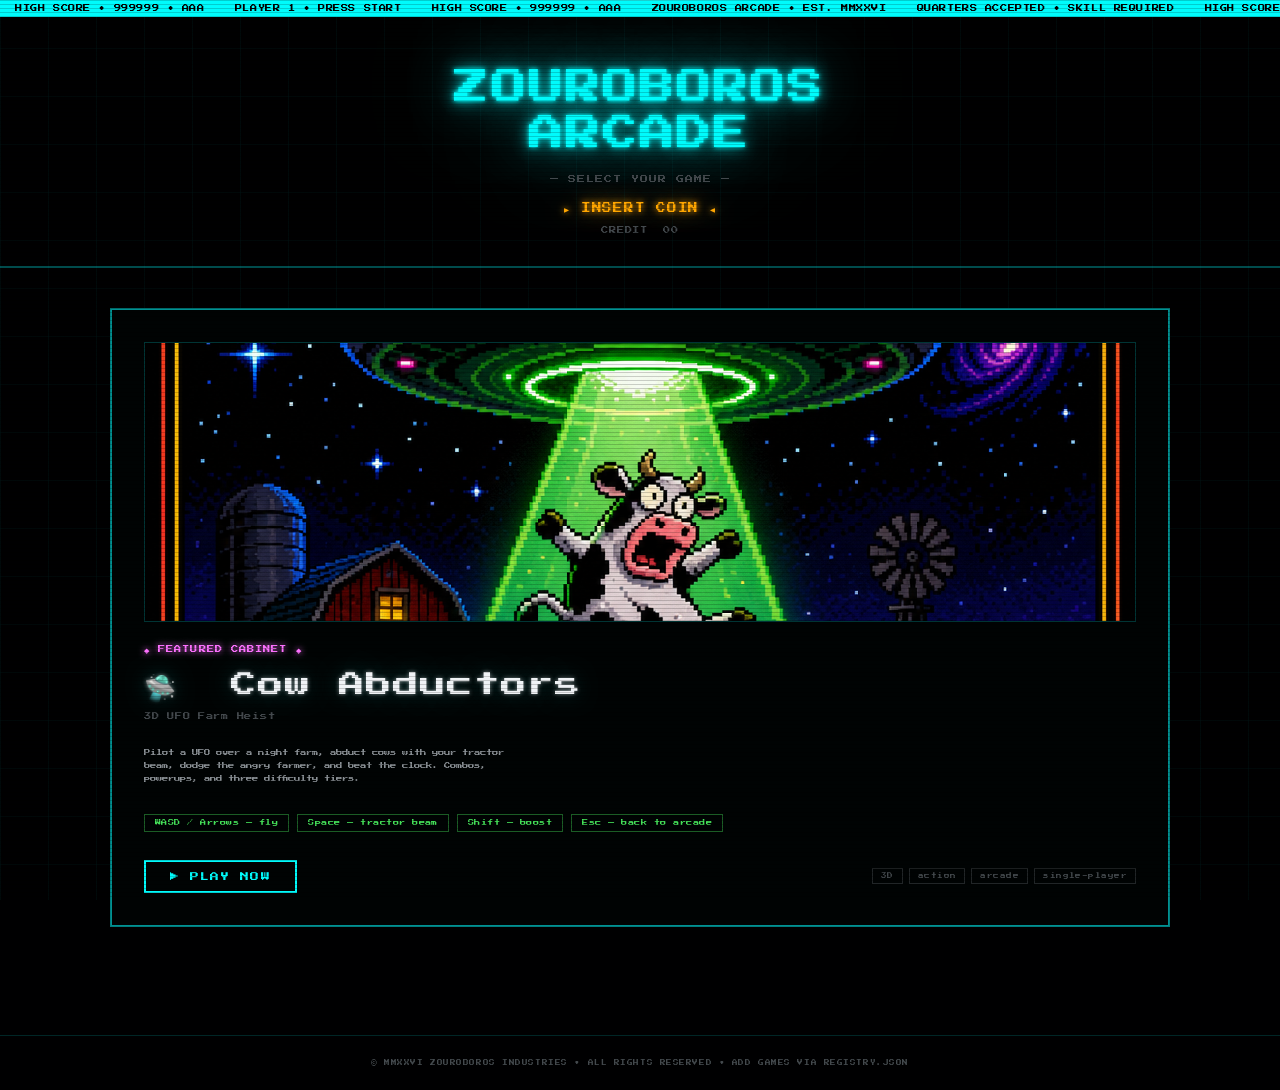
==== index.html @ daea35f5 "feat: arcade games hub with 1980s CRT aesthetic - Registry-driven catalog (registry.json) - Cow Abdu" ====
<!DOCTYPE html>
<html lang="en">
<head>
<meta charset="UTF-8">
<meta name="viewport" content="width=device-width, initial-scale=1.0">
<title>ZOUROBOROS ARCADE</title>
<link rel="preconnect" href="https://fonts.googleapis.com">
<link href="https://fonts.googleapis.com/css2?family=Press+Start+2P&display=swap" rel="stylesheet">

<style>
@property --glow-radius {
  syntax: '<length>';
  inherits: false;
  initial-value: 8px;
}

*, *::before, *::after { box-sizing: border-box; margin: 0; padding: 0; }

:root {
  --black:   oklch(5% 0.008 240);
  --cyan:    oklch(88% 0.18 195);
  --magenta: oklch(78% 0.26 320);
  --amber:   oklch(82% 0.20 68);
  --green:   oklch(80% 0.22 145);
  --white:   oklch(96% 0.005 240);
  --dim:     oklch(40% 0.01 240);
  --pixel:   'Press Start 2P', monospace;
}

html { scroll-behavior: smooth; }

body {
  font-family: var(--pixel);
  background: var(--black);
  color: var(--white);
  min-height: 100vh;
  overflow-x: hidden;
  position: relative;
}

/* ── CRT grid background ──────────────────── */
body::before {
  content: '';
  position: fixed;
  inset: 0;
  background-image:
    linear-gradient(oklch(50% 0.15 195 / 0.08) 1px, transparent 1px),
    linear-gradient(90deg, oklch(50% 0.15 195 / 0.08) 1px, transparent 1px);
  background-size: 48px 48px;
  pointer-events: none;
  z-index: 0;
}

/* ── Scanlines ────────────────────────────── */
body::after {
  content: '';
  position: fixed;
  inset: 0;
  background: repeating-linear-gradient(
    0deg,
    transparent,
    transparent 3px,
    oklch(0% 0 0 / 0.18) 3px,
    oklch(0% 0 0 / 0.18) 4px
  );
  pointer-events: none;
  z-index: 1000;
}

/* ── Moving CRT beam ──────────────────────── */
.crt-beam {
  position: fixed;
  top: -2px;
  left: 0;
  right: 0;
  height: 3px;
  background: linear-gradient(90deg,
    transparent 0%,
    var(--cyan) 40%,
    oklch(100% 0 0 / 0.9) 50%,
    var(--cyan) 60%,
    transparent 100%
  );
  opacity: 0.15;
  animation: crt-scan 6s linear infinite;
  pointer-events: none;
  z-index: 999;
}

@keyframes crt-scan {
  0%   { transform: translateY(0); }
  100% { transform: translateY(100vh); }
}

/* ── Header / marquee top ─────────────────── */
.marquee-bar {
  position: relative;
  z-index: 10;
  background: var(--cyan);
  color: var(--black);
  font-size: 0.45rem;
  padding: 5px 0;
  overflow: hidden;
  white-space: nowrap;
  letter-spacing: 0.08em;
}

.marquee-inner {
  display: inline-block;
  animation: marquee 22s linear infinite;
}

@keyframes marquee {
  0%   { transform: translateX(0); }
  100% { transform: translateX(-50%); }
}

/* ── Main header ──────────────────────────── */
header {
  position: relative;
  z-index: 10;
  text-align: center;
  padding: 48px 16px 32px;
  border-bottom: 2px solid oklch(88% 0.18 195 / 0.3);
}

.arcade-title {
  font-size: clamp(1.4rem, 4vw, 2.2rem);
  color: var(--cyan);
  text-shadow:
    0 0 4px var(--cyan),
    0 0 14px oklch(88% 0.18 195 / 0.8),
    0 0 40px oklch(75% 0.22 195 / 0.5),
    0 0 80px oklch(70% 0.22 195 / 0.25);
  letter-spacing: 0.06em;
  line-height: 1.3;
  animation: flicker 8s ease-in-out infinite;
}

@keyframes flicker {
  0%, 95%, 100% { opacity: 1; }
  96%            { opacity: 0.85; }
  97%            { opacity: 1; }
  98%            { opacity: 0.7; }
  99%            { opacity: 1; }
}

.subtitle {
  margin-top: 18px;
  font-size: 0.5rem;
  color: var(--dim);
  letter-spacing: 0.12em;
}

.insert-coin {
  margin-top: 20px;
  font-size: 0.6rem;
  color: var(--amber);
  text-shadow: 0 0 6px var(--amber), 0 0 20px oklch(82% 0.20 68 / 0.5);
  letter-spacing: 0.08em;
  animation: blink 1s step-end infinite;
}

@keyframes blink {
  0%, 49% { opacity: 1; }
  50%, 100% { opacity: 0; }
}

.credit-row {
  margin-top: 12px;
  font-size: 0.45rem;
  color: var(--dim);
  letter-spacing: 0.1em;
}

/* ── Cabinet selector ─────────────────────── */
main {
  position: relative;
  z-index: 10;
  max-width: 1100px;
  margin: 0 auto;
  padding: 40px 20px 60px;
}

.section-label {
  font-size: 0.45rem;
  color: var(--green);
  text-shadow: 0 0 6px var(--green);
  letter-spacing: 0.15em;
  margin-bottom: 24px;
  padding-left: 4px;
}

/* ── Thumbnail ────────────────────────────── */
.cabinet-thumb {
  width: 100%;
  max-height: 280px;
  object-fit: cover;
  display: block;
  margin-bottom: 24px;
  border: 1px solid oklch(88% 0.18 195 / 0.2);
  image-rendering: pixelated;
}

/* ── Featured cabinet (hero slot) ────────── */
.featured-cabinet {
  position: relative;
  margin-bottom: 48px;
  cursor: pointer;
  text-decoration: none;
  display: block;
  border: 2px solid oklch(88% 0.18 195 / 0.5);
  background: oklch(8% 0.02 195);
  padding: 32px;
  transition: border-color 0.15s, box-shadow 0.15s;
  --glow-radius: 8px;
}

.featured-cabinet::before {
  content: '';
  position: absolute;
  inset: -1px;
  border: 1px solid oklch(88% 0.18 195 / 0.15);
  pointer-events: none;
}

.featured-cabinet:hover {
  border-color: var(--cyan);
  box-shadow:
    0 0 20px oklch(88% 0.18 195 / 0.35),
    inset 0 0 20px oklch(88% 0.18 195 / 0.07);
}

.featured-cabinet:hover .play-label {
  color: var(--black);
  background: var(--cyan);
  box-shadow: 0 0 16px var(--cyan);
}

.cabinet-eyebrow {
  font-size: 0.45rem;
  color: var(--magenta);
  text-shadow: 0 0 6px var(--magenta);
  letter-spacing: 0.15em;
  margin-bottom: 16px;
}

.cabinet-name {
  font-size: clamp(1rem, 3vw, 1.6rem);
  color: var(--white);
  letter-spacing: 0.04em;
  margin-bottom: 8px;
  text-shadow:
    0 0 4px oklch(96% 0.005 240 / 0.5),
    0 0 20px oklch(88% 0.18 195 / 0.2);
}

.cabinet-tagline {
  font-size: 0.45rem;
  color: var(--dim);
  letter-spacing: 0.1em;
  margin-bottom: 24px;
  line-height: 1.8;
}

.cabinet-desc {
  font-size: 0.4rem;
  color: oklch(65% 0.01 240);
  line-height: 2;
  max-width: 60ch;
  margin-bottom: 28px;
}

.controls-block {
  display: flex;
  flex-wrap: wrap;
  gap: 8px;
  margin-bottom: 28px;
}

.ctrl-pill {
  font-size: 0.38rem;
  padding: 5px 10px;
  color: var(--green);
  border: 1px solid oklch(80% 0.22 145 / 0.4);
  letter-spacing: 0.08em;
}

.cabinet-footer {
  display: flex;
  align-items: center;
  justify-content: space-between;
  gap: 16px;
  flex-wrap: wrap;
}

.play-label {
  font-size: 0.55rem;
  padding: 10px 24px;
  color: var(--cyan);
  border: 2px solid var(--cyan);
  letter-spacing: 0.12em;
  transition: all 0.12s;
  display: inline-block;
}

.tags-row {
  display: flex;
  flex-wrap: wrap;
  gap: 6px;
}

.tag {
  font-size: 0.35rem;
  padding: 4px 8px;
  color: var(--dim);
  border: 1px solid oklch(40% 0.01 240 / 0.5);
  letter-spacing: 0.08em;
}

/* ── Coming-soon row ──────────────────────── */
.coming-soon-row {
  display: flex;
  flex-direction: column;
  gap: 12px;
}

.coming-item {
  display: flex;
  align-items: center;
  gap: 16px;
  padding: 14px 20px;
  border: 1px solid oklch(40% 0.01 240 / 0.3);
  opacity: 0.5;
}

.coming-icon { font-size: 1.2rem; }

.coming-title {
  font-size: 0.45rem;
  color: var(--dim);
  letter-spacing: 0.08em;
}

.coming-badge {
  font-size: 0.35rem;
  padding: 3px 8px;
  border: 1px solid oklch(40% 0.01 240 / 0.4);
  color: oklch(35% 0.01 240);
  letter-spacing: 0.1em;
  margin-left: auto;
}

/* ── Empty state ──────────────────────────── */
.empty-state {
  text-align: center;
  padding: 80px 24px;
  color: var(--dim);
  font-size: 0.5rem;
  line-height: 2;
}

/* ── Footer ───────────────────────────────── */
footer {
  position: relative;
  z-index: 10;
  text-align: center;
  padding: 24px;
  border-top: 1px solid oklch(88% 0.18 195 / 0.15);
  font-size: 0.35rem;
  color: var(--dim);
  letter-spacing: 0.1em;
}

/* ── Reduced motion ───────────────────────── */
@media (prefers-reduced-motion: reduce) {
  .crt-beam, .marquee-inner { animation: none; }
  .arcade-title { animation: none; }
  .insert-coin { animation: none; opacity: 1; }
}
</style>
</head>
<body>

<div class="crt-beam" aria-hidden="true"></div>

<!-- Marquee ticker -->
<div class="marquee-bar" aria-hidden="true">
  <span class="marquee-inner">
    &nbsp;&nbsp;HIGH SCORE &bull; 999999 &bull; AAA &nbsp;&nbsp;
    PLAYER 1 &bull; PRESS START &nbsp;&nbsp;
    HIGH SCORE &bull; 999999 &bull; AAA &nbsp;&nbsp;
    ZOUROBOROS ARCADE &bull; EST. MMXXVI &nbsp;&nbsp;
    QUARTERS ACCEPTED &bull; SKILL REQUIRED &nbsp;&nbsp;
    HIGH SCORE &bull; 999999 &bull; AAA &nbsp;&nbsp;
    PLAYER 1 &bull; PRESS START &nbsp;&nbsp;
    HIGH SCORE &bull; 999999 &bull; AAA &nbsp;&nbsp;
    ZOUROBOROS ARCADE &bull; EST. MMXXVI &nbsp;&nbsp;
    QUARTERS ACCEPTED &bull; SKILL REQUIRED &nbsp;&nbsp;
  </span>
</div>

<header>
  <div class="arcade-title">ZOUROBOROS<br>ARCADE</div>
  <div class="subtitle">— SELECT YOUR GAME —</div>
  <div class="insert-coin">▸ INSERT COIN ◂</div>
  <div class="credit-row">CREDIT&nbsp;&nbsp;00</div>
</header>

<main id="main">
  <div class="empty-state" id="empty" hidden>
    NO GAMES LOADED<br><br>
    ADD A TITLE TO REGISTRY.JSON
  </div>
  <div id="featured-slot"></div>
  <div id="queue-slot"></div>
</main>

<footer>
  &copy; MMXXVI ZOUROBOROS INDUSTRIES &bull; ALL RIGHTS RESERVED &bull;
  ADD GAMES VIA REGISTRY.JSON
</footer>

<!-- Inline fallback registry -->
<script id="fallback" type="application/json">
{
  "version": 1,
  "games": [
    {
      "id": "cow-abductor",
      "title": "COW ABDUCTORS",
      "subtitle": "3D UFO FARM HEIST",
      "description": "Pilot a UFO over a night farm, abduct cows with your tractor beam, dodge the angry farmer, and beat the clock.",
      "path": "./cow-abductor/index.html",
      "thumbnail": "./thumbnails/cow-abductor.png",
      "icon": "🛸",
      "accent": "#00ffff",
      "tags": ["3D", "ACTION", "ARCADE", "1P"],
      "controls": ["WASD / ARROWS — FLY", "SPACE — TRACTOR BEAM", "SHIFT — BOOST"],
      "status": "live",
      "featured": true,
      "added": "2026-07-02"
    }
  ]
}
</script>

<script>
(async function () {
  const featuredSlot = document.getElementById('featured-slot');
  const queueSlot    = document.getElementById('queue-slot');
  const emptyEl      = document.getElementById('empty');

  let registry;
  try {
    const res = await fetch('./registry.json');
    if (!res.ok) throw new Error('HTTP ' + res.status);
    registry = await res.json();
  } catch {
    registry = JSON.parse(document.getElementById('fallback').textContent || '{"games":[]}');
  }

  const games = Array.isArray(registry.games) ? registry.games : [];

  if (!games.length) {
    emptyEl.hidden = false;
    return;
  }

  games.sort((a, b) => {
    if (a.featured && !b.featured) return -1;
    if (!a.featured && b.featured) return 1;
    return (b.added || '').localeCompare(a.added || '');
  });

  const featured = games.filter(g => g.featured && g.status === 'live');
  const others   = games.filter(g => !g.featured || g.status !== 'live');

  // ── Featured hero cabinet ────────────────
  if (featured.length) {
    const g = featured[0];
    const el = document.createElement('a');
    el.href = g.path;
    el.className = 'featured-cabinet';
    el.setAttribute('aria-label', 'Play ' + g.title);

    const ctrlsHtml = (g.controls || [])
      .map(c => `<span class="ctrl-pill">${c}</span>`).join('');
    const tagsHtml = (g.tags || [])
      .map(t => `<span class="tag">${t}</span>`).join('');

    el.innerHTML = `
      ${g.thumbnail ? `<img class="cabinet-thumb" src="${g.thumbnail}" alt="${g.title} thumbnail" loading="eager">` : ''}
      <div class="cabinet-eyebrow">◆ FEATURED CABINET ◆</div>
      <div class="cabinet-name">${g.icon || '🎮'}&nbsp;&nbsp;${g.title}</div>
      <div class="cabinet-tagline">${g.subtitle || ''}</div>
      <div class="cabinet-desc">${g.description || ''}</div>
      <div class="controls-block">${ctrlsHtml}</div>
      <div class="cabinet-footer">
        <span class="play-label">▶ PLAY NOW</span>
        <div class="tags-row">${tagsHtml}</div>
      </div>
    `;
    featuredSlot.appendChild(el);

    // Additional featured games (2+) as smaller cabinets
    if (featured.length > 1) {
      for (const g2 of featured.slice(1)) {
        featuredSlot.appendChild(buildSmallCabinet(g2));
      }
    }
  }

  // ── Coming soon queue ────────────────────
  if (others.length) {
    const label = document.createElement('div');
    label.className = 'section-label';
    label.textContent = '// COMING SOON';
    queueSlot.appendChild(label);

    const list = document.createElement('div');
    list.className = 'coming-soon-row';
    for (const g of others) {
      const item = document.createElement('div');
      item.className = 'coming-item';
      item.innerHTML = `
        <span class="coming-icon">${g.icon || '🎮'}</span>
        <span class="coming-title">${g.title}</span>
        <span class="coming-badge">LOADING...</span>
      `;
      list.appendChild(item);
    }
    queueSlot.appendChild(list);
  }

  if (!featured.length && !others.length) {
    emptyEl.hidden = false;
  }

  function buildSmallCabinet(g) {
    const el = document.createElement('a');
    el.href = g.path;
    el.className = 'featured-cabinet';
    el.style.marginBottom = '16px';
    el.innerHTML = `
      <div class="cabinet-name" style="font-size:0.9rem">${g.icon || '🎮'}&nbsp;&nbsp;${g.title}</div>
      <div class="cabinet-tagline">${g.subtitle || ''}</div>
      <div class="cabinet-footer">
        <span class="play-label">▶ PLAY</span>
        <div class="tags-row">${(g.tags||[]).map(t=>`<span class="tag">${t}</span>`).join('')}</div>
      </div>
    `;
    return el;
  }
})();
</script>
</body>
</html>
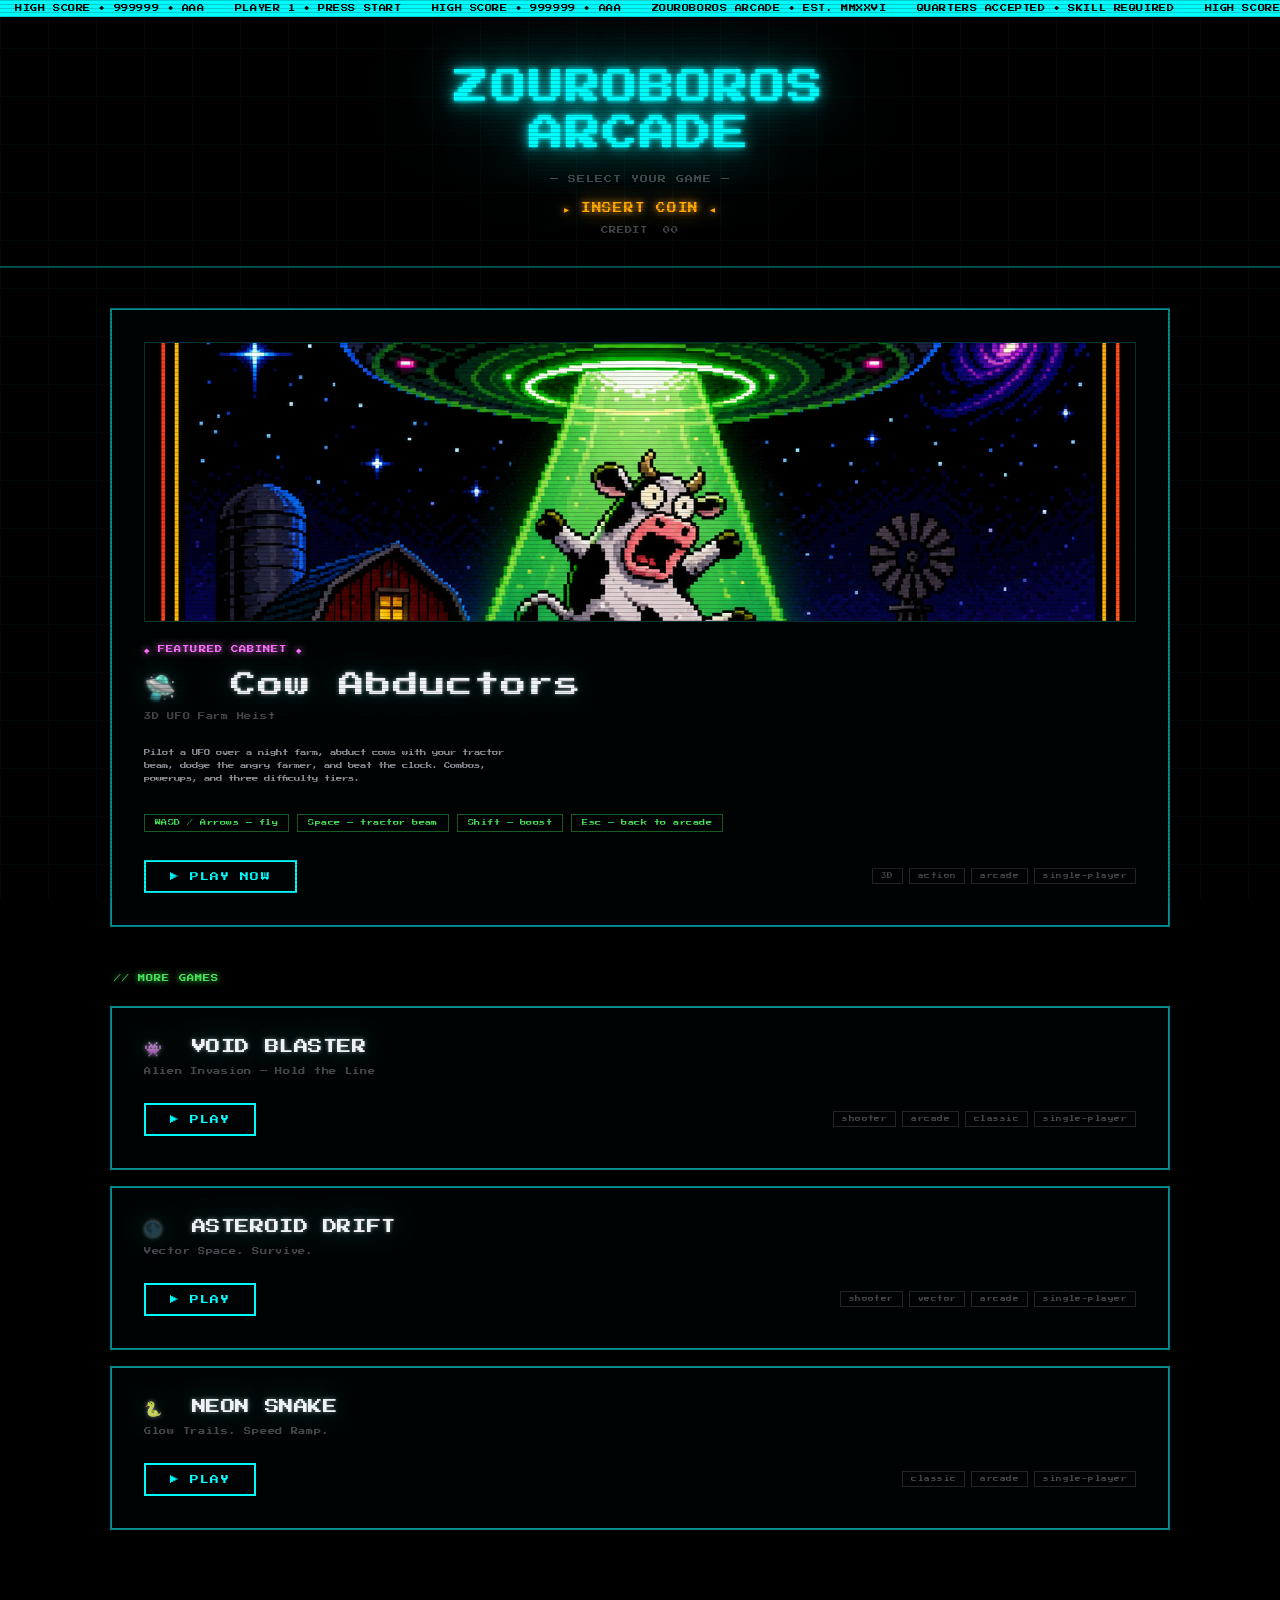
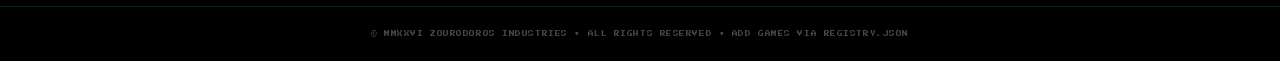
==== commit 6e839729: "fix: render non-featured live games as playable cabinets (not coming-soon stubs)" ====
--- a/index.html
+++ b/index.html
@@ -511,26 +511,16 @@
     }
   }
 
-  // ── Coming soon queue ────────────────────
+  // ── Other live games ────────────────────
   if (others.length) {
     const label = document.createElement('div');
     label.className = 'section-label';
-    label.textContent = '// COMING SOON';
+    label.textContent = '// MORE GAMES';
     queueSlot.appendChild(label);
 
-    const list = document.createElement('div');
-    list.className = 'coming-soon-row';
-    for (const g of others) {
-      const item = document.createElement('div');
-      item.className = 'coming-item';
-      item.innerHTML = `
-        <span class="coming-icon">${g.icon || '🎮'}</span>
-        <span class="coming-title">${g.title}</span>
-        <span class="coming-badge">LOADING...</span>
-      `;
-      list.appendChild(item);
+    for (const g of others.filter(g => g.status === 'live')) {
+      queueSlot.appendChild(buildSmallCabinet(g));
     }
-    queueSlot.appendChild(list);
   }
 
   if (!featured.length && !others.length) {
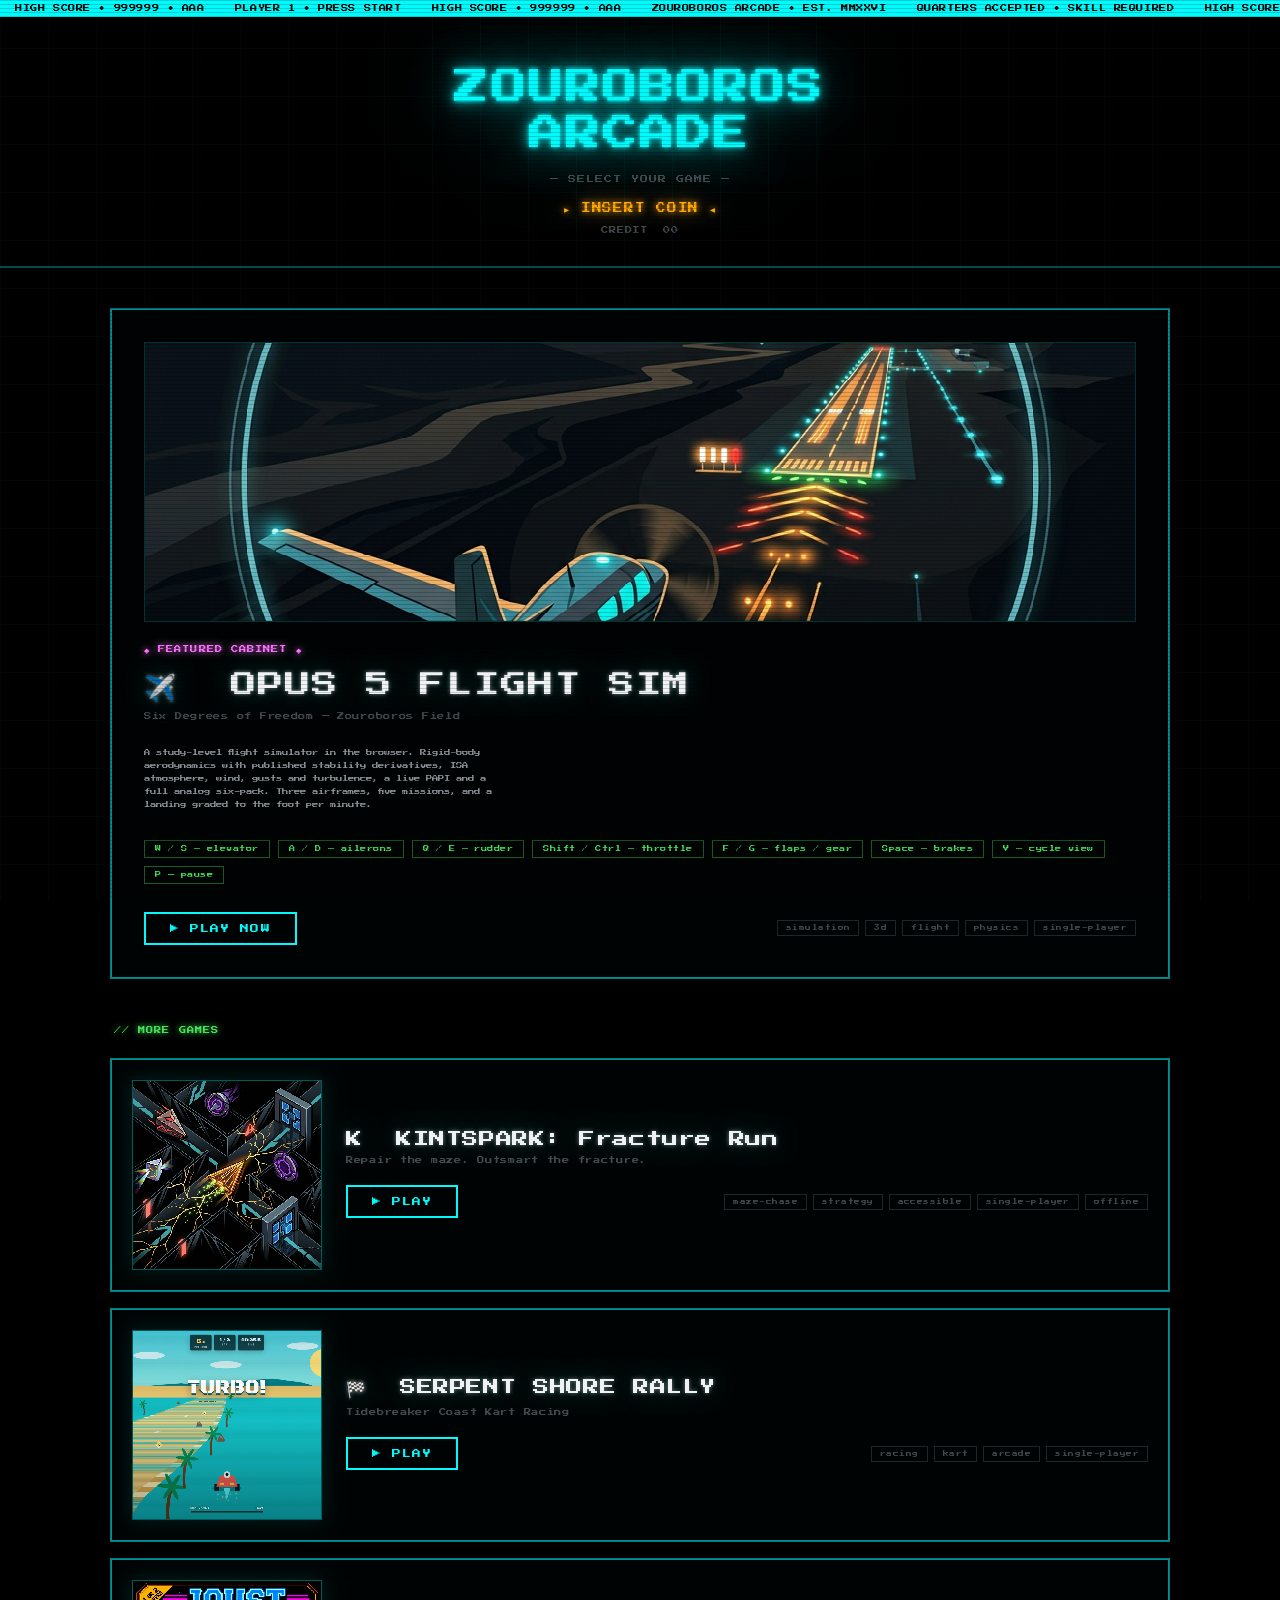
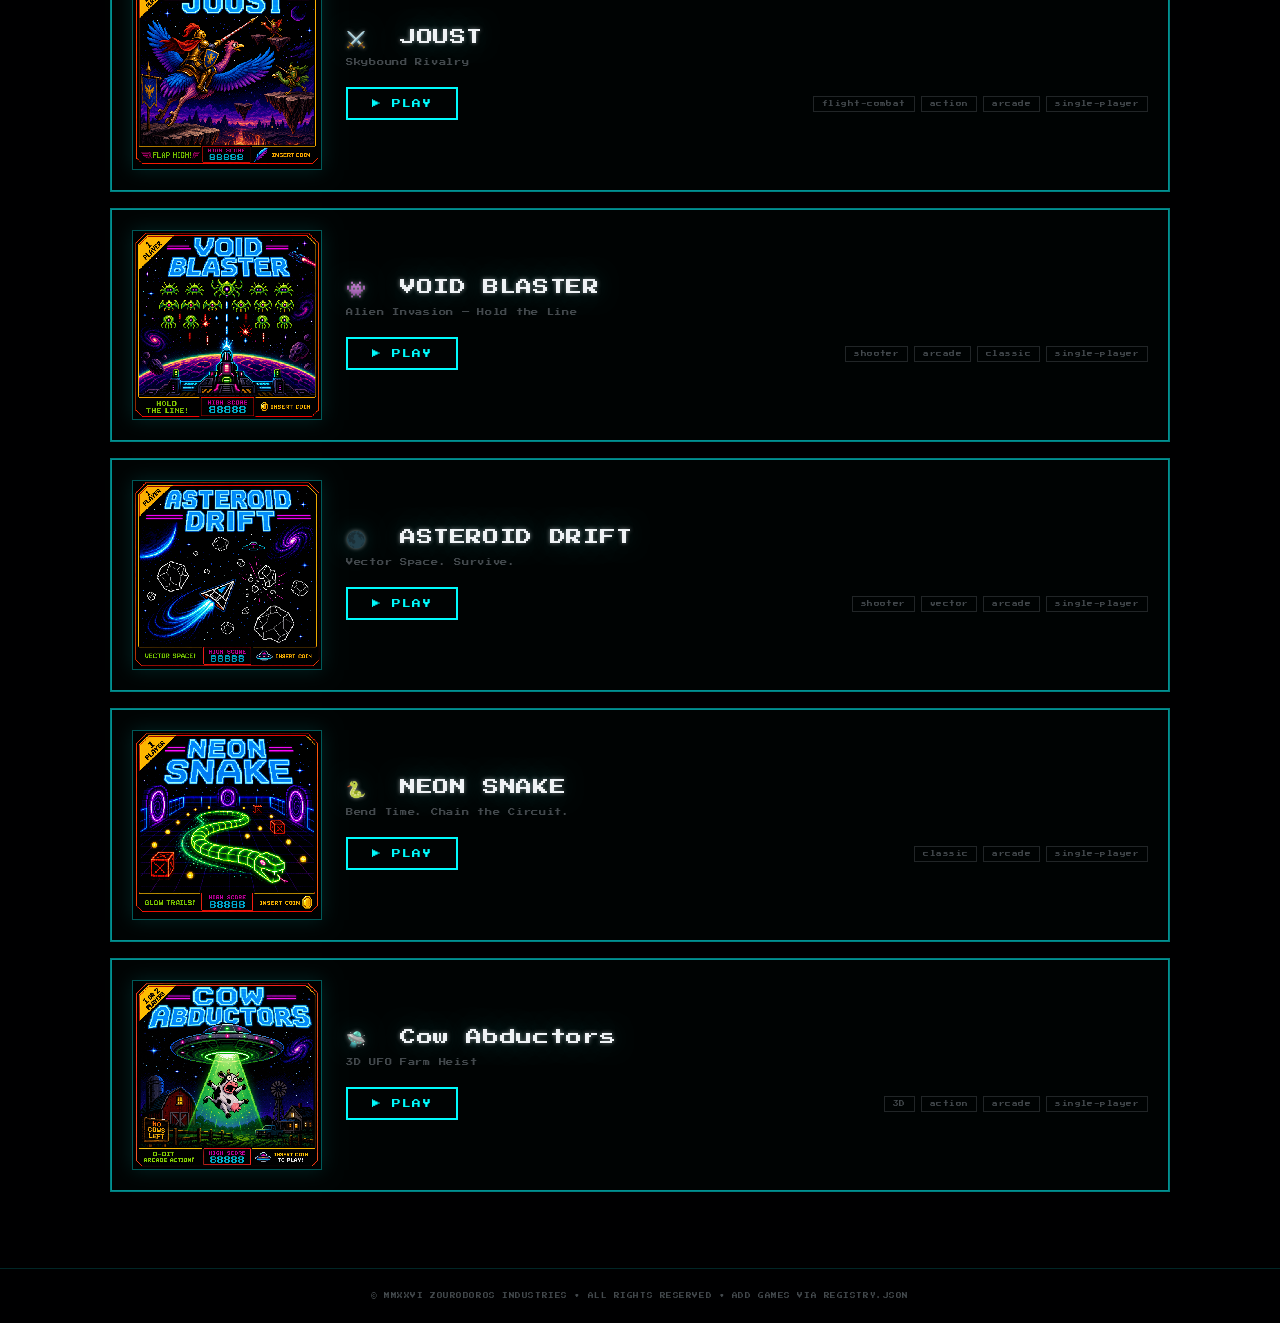
==== commit f525fcd4: "feat(arcade): add Opus 5 Flight Sim, Joust, and Serpent Shore Rally to the catalog Brings the arcade" ====
--- a/index.html
+++ b/index.html
@@ -4,6 +4,7 @@
 <meta charset="UTF-8">
 <meta name="viewport" content="width=device-width, initial-scale=1.0">
 <title>ZOUROBOROS ARCADE</title>
+<link rel="icon" href="data:,">
 <link rel="preconnect" href="https://fonts.googleapis.com">
 <link href="https://fonts.googleapis.com/css2?family=Press+Start+2P&display=swap" rel="stylesheet">
 
@@ -202,6 +203,38 @@
   image-rendering: pixelated;
 }
 
+.featured-cabinet.small-cabinet {
+  display: grid;
+  grid-template-columns: minmax(128px, 190px) 1fr;
+  gap: 24px;
+  align-items: center;
+  margin-bottom: 16px;
+  padding: 20px;
+}
+
+.small-cabinet .cabinet-thumb {
+  aspect-ratio: 1;
+  max-height: none;
+  margin: 0;
+  object-fit: cover;
+  border-color: oklch(88% 0.18 195 / 0.35);
+  box-shadow: 0 0 18px oklch(88% 0.18 195 / 0.12);
+}
+
+.small-cabinet .cabinet-name {
+  font-size: clamp(0.78rem, 1.8vw, 1rem);
+}
+
+.small-cabinet .cabinet-tagline {
+  margin-bottom: 18px;
+}
+
+@media (max-width: 680px) {
+  .featured-cabinet.small-cabinet {
+    grid-template-columns: 1fr;
+  }
+}
+
 /* ── Featured cabinet (hero slot) ────────── */
 .featured-cabinet {
   position: relative;
@@ -427,6 +460,21 @@
   "version": 1,
   "games": [
     {
+      "id": "serpent-shore-rally",
+      "title": "SERPENT SHORE RALLY",
+      "subtitle": "Tidebreaker Coast Kart Racing",
+      "description": "Drift across sunlit sand, cave ramps, and a half-submerged shortcut. Outrace five rivals over three laps with tactical items and boost-charged corners.",
+      "path": "./serpent-shore-rally/index.html",
+      "thumbnail": "./thumbnails/serpent-shore-rally.png",
+      "icon": "🏁",
+      "accent": "#ffd34e",
+      "tags": ["racing", "kart", "arcade", "single-player"],
+      "controls": ["← → / A D — steer", "↑ / W — accelerate", "Shift — drift", "Space — use item", "P — pause"],
+      "status": "live",
+      "featured": true,
+      "added": "2026-07-15"
+    },
+    {
       "id": "cow-abductor",
       "title": "COW ABDUCTORS",
       "subtitle": "3D UFO FARM HEIST",
@@ -438,7 +486,7 @@
       "tags": ["3D", "ACTION", "ARCADE", "1P"],
       "controls": ["WASD / ARROWS — FLY", "SPACE — TRACTOR BEAM", "SHIFT — BOOST"],
       "status": "live",
-      "featured": true,
+      "featured": false,
       "added": "2026-07-02"
     }
   ]
@@ -530,14 +578,16 @@
   function buildSmallCabinet(g) {
     const el = document.createElement('a');
     el.href = g.path;
-    el.className = 'featured-cabinet';
-    el.style.marginBottom = '16px';
+    el.className = 'featured-cabinet small-cabinet';
     el.innerHTML = `
-      <div class="cabinet-name" style="font-size:0.9rem">${g.icon || '🎮'}&nbsp;&nbsp;${g.title}</div>
-      <div class="cabinet-tagline">${g.subtitle || ''}</div>
-      <div class="cabinet-footer">
-        <span class="play-label">▶ PLAY</span>
-        <div class="tags-row">${(g.tags||[]).map(t=>`<span class="tag">${t}</span>`).join('')}</div>
+      ${g.thumbnail ? `<img class="cabinet-thumb" src="${g.thumbnail}" alt="${g.title} thumbnail" loading="lazy">` : ''}
+      <div>
+        <div class="cabinet-name">${g.icon || '🎮'}&nbsp;&nbsp;${g.title}</div>
+        <div class="cabinet-tagline">${g.subtitle || ''}</div>
+        <div class="cabinet-footer">
+          <span class="play-label">▶ PLAY</span>
+          <div class="tags-row">${(g.tags||[]).map(t=>`<span class="tag">${t}</span>`).join('')}</div>
+        </div>
       </div>
     `;
     return el;
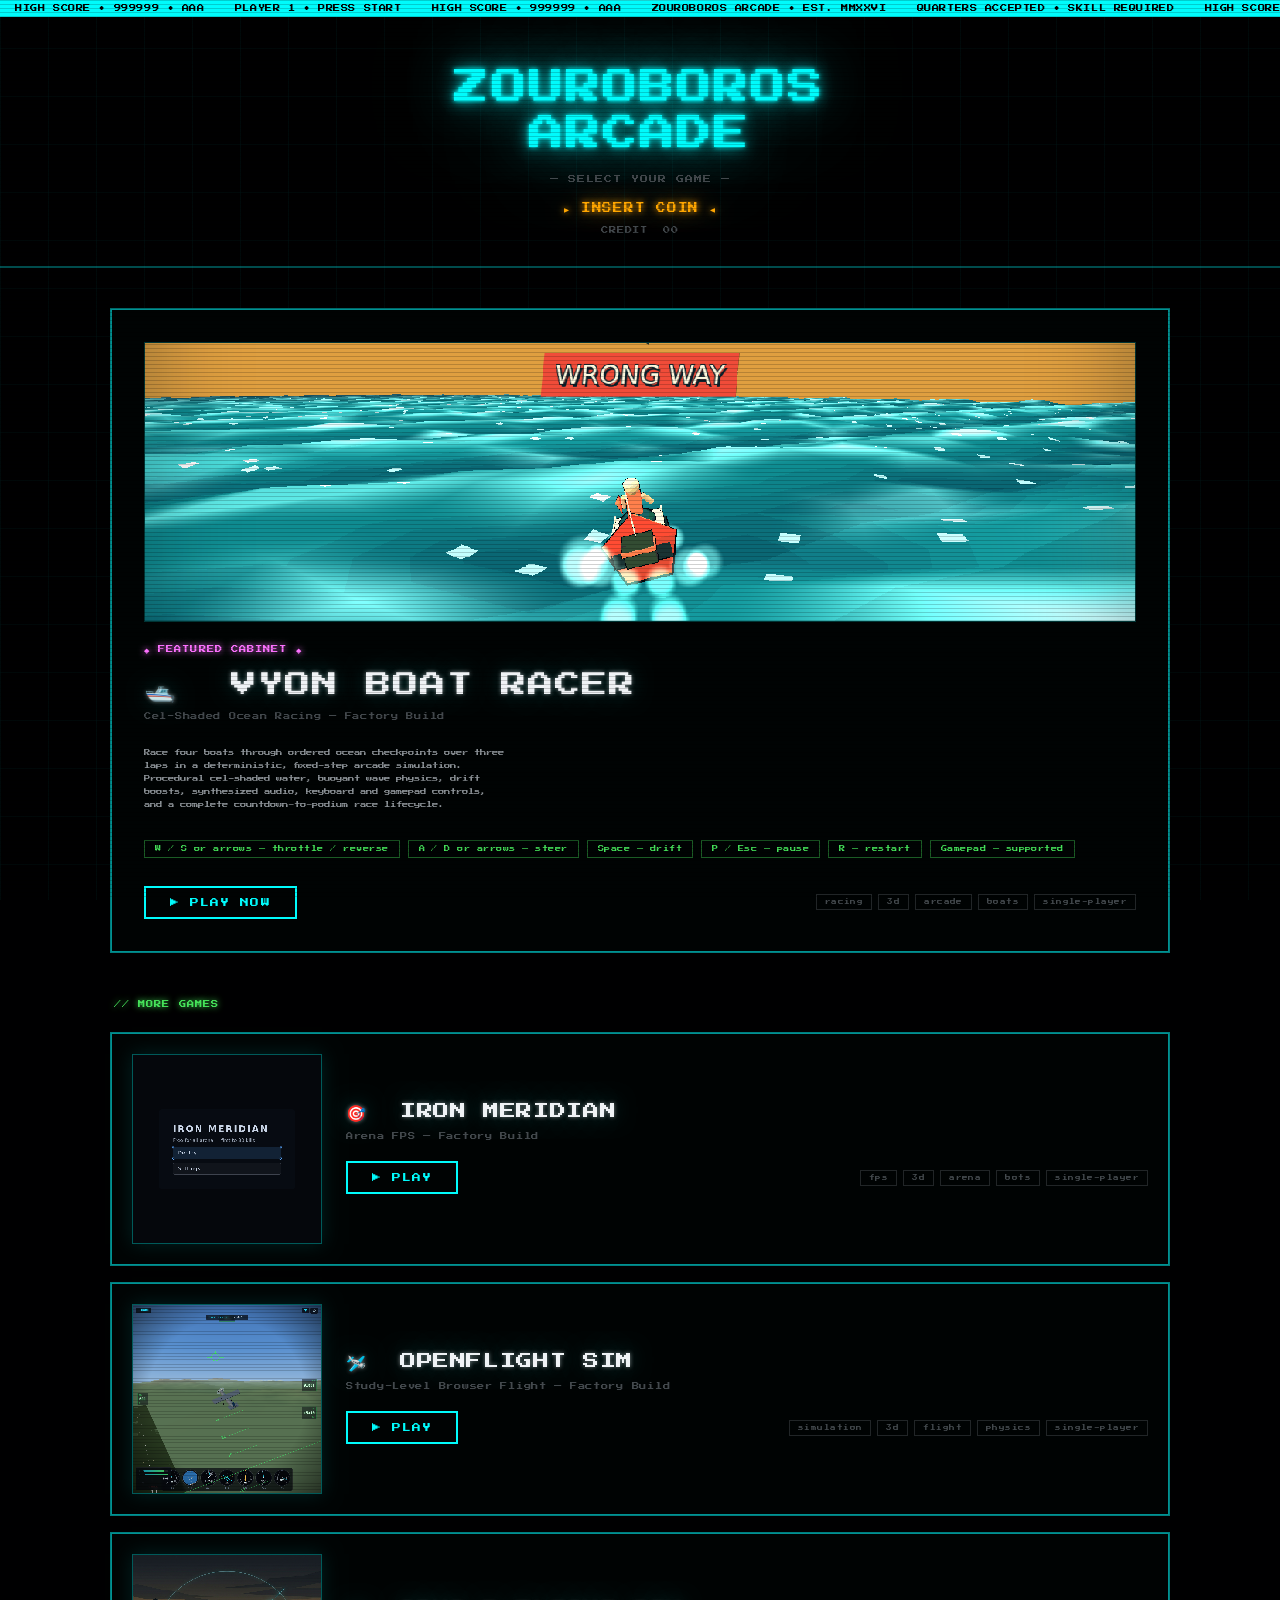
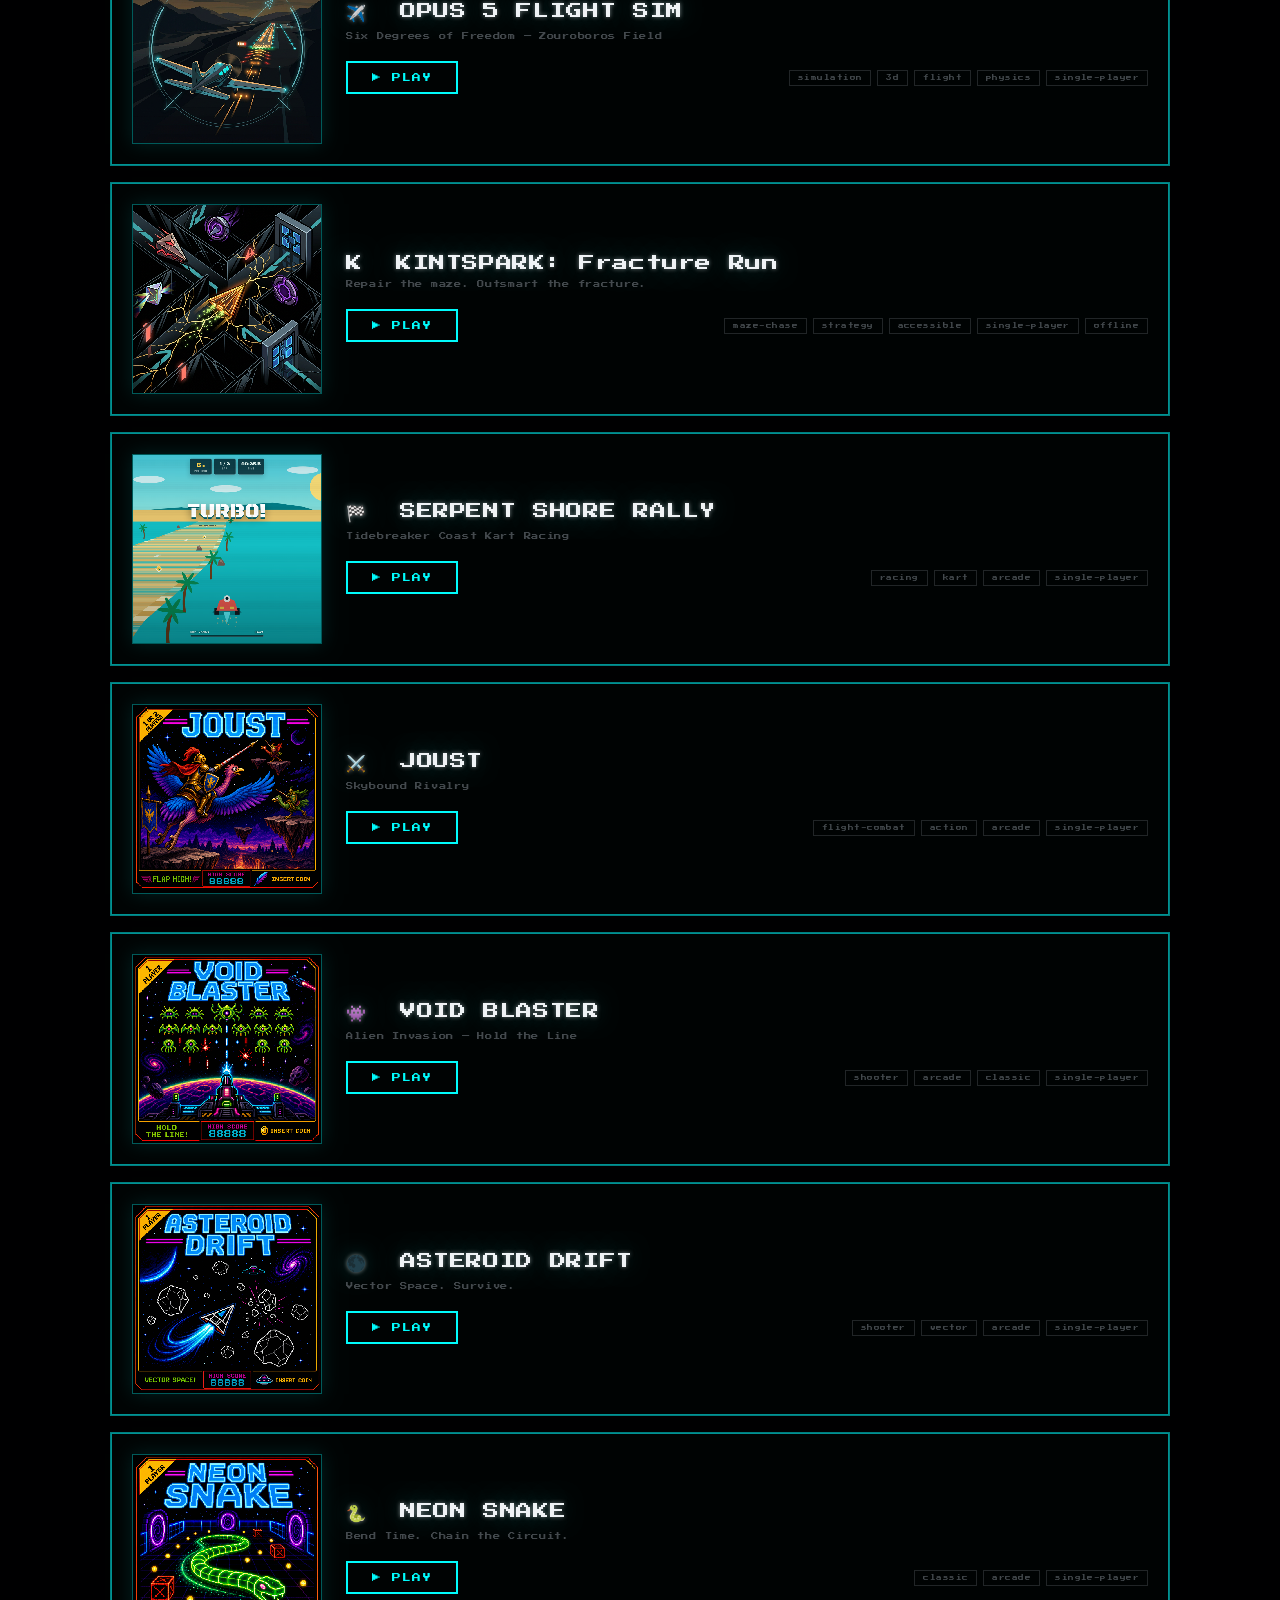
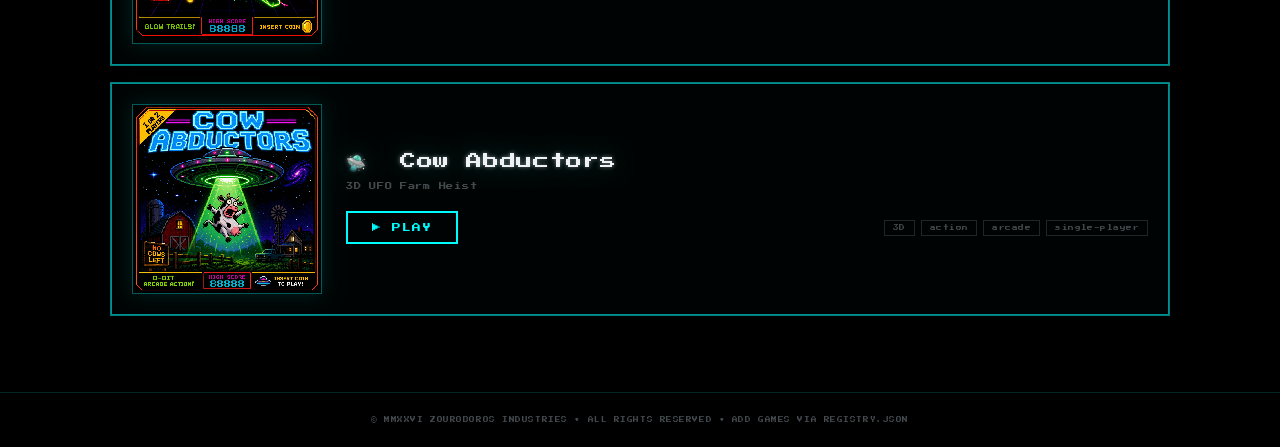
==== commit 2747a875: "feat(arcade): feature Vyon Boat Racer (ZOU-1108)" ====
--- a/index.html
+++ b/index.html
@@ -460,34 +460,34 @@
   "version": 1,
   "games": [
     {
-      "id": "serpent-shore-rally",
-      "title": "SERPENT SHORE RALLY",
-      "subtitle": "Tidebreaker Coast Kart Racing",
-      "description": "Drift across sunlit sand, cave ramps, and a half-submerged shortcut. Outrace five rivals over three laps with tactical items and boost-charged corners.",
-      "path": "./serpent-shore-rally/index.html",
-      "thumbnail": "./thumbnails/serpent-shore-rally.png",
-      "icon": "🏁",
-      "accent": "#ffd34e",
-      "tags": ["racing", "kart", "arcade", "single-player"],
-      "controls": ["← → / A D — steer", "↑ / W — accelerate", "Shift — drift", "Space — use item", "P — pause"],
+      "id": "vyon-boat-racer",
+      "title": "VYON BOAT RACER",
+      "subtitle": "Cel-Shaded Ocean Racing — Factory Build",
+      "description": "Race four boats through ordered ocean checkpoints over three laps in a deterministic, fixed-step arcade simulation.",
+      "path": "./vyon-boat-racer/index.html",
+      "thumbnail": "./thumbnails/vyon-boat-racer.png",
+      "icon": "🛥️",
+      "accent": "#ff5a4f",
+      "tags": ["racing", "3d", "arcade", "boats", "single-player"],
+      "controls": ["W / S or arrows — throttle / reverse", "A / D or arrows — steer", "Space — drift", "P / Esc — pause", "R — restart"],
       "status": "live",
       "featured": true,
-      "added": "2026-07-15"
+      "added": "2026-08-04"
     },
     {
-      "id": "cow-abductor",
-      "title": "COW ABDUCTORS",
-      "subtitle": "3D UFO FARM HEIST",
-      "description": "Pilot a UFO over a night farm, abduct cows with your tractor beam, dodge the angry farmer, and beat the clock.",
-      "path": "./cow-abductor/index.html",
-      "thumbnail": "./thumbnails/cow-abductor.png",
-      "icon": "🛸",
-      "accent": "#00ffff",
-      "tags": ["3D", "ACTION", "ARCADE", "1P"],
-      "controls": ["WASD / ARROWS — FLY", "SPACE — TRACTOR BEAM", "SHIFT — BOOST"],
+      "id": "iron-meridian",
+      "title": "IRON MERIDIAN",
+      "subtitle": "Arena FPS — Factory Build",
+      "description": "A free-for-all arena shooter with deterministic combat, pathfinding bots, three weapons, pickups, procedural audio, and a full match HUD.",
+      "path": "./iron-meridian/index.html",
+      "thumbnail": "./thumbnails/iron-meridian.png",
+      "icon": "🎯",
+      "accent": "#f59e0b",
+      "tags": ["fps", "3d", "arena", "bots", "single-player"],
+      "controls": ["WASD / arrows — move", "Mouse — look and fire", "Space — jump", "R — reload", "Esc — pause"],
       "status": "live",
       "featured": false,
-      "added": "2026-07-02"
+      "added": "2026-08-01"
     }
   ]
 }
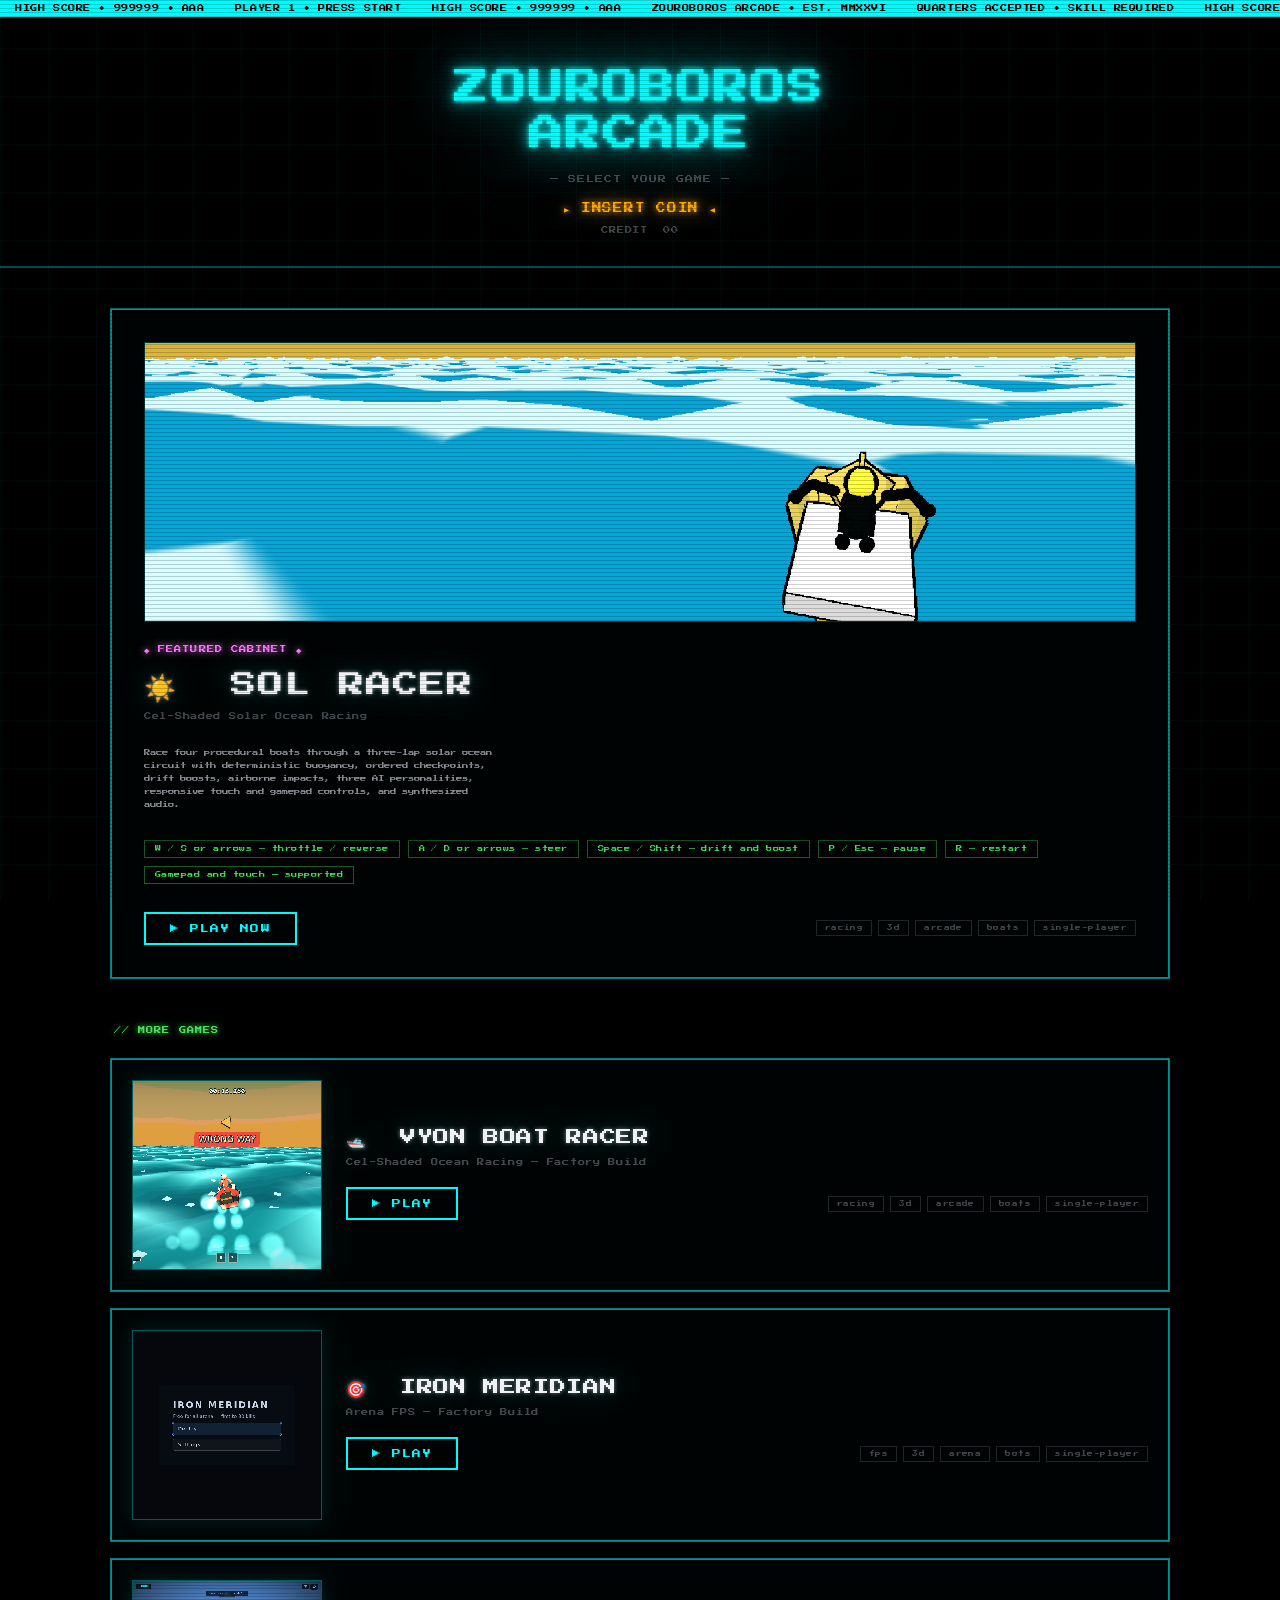
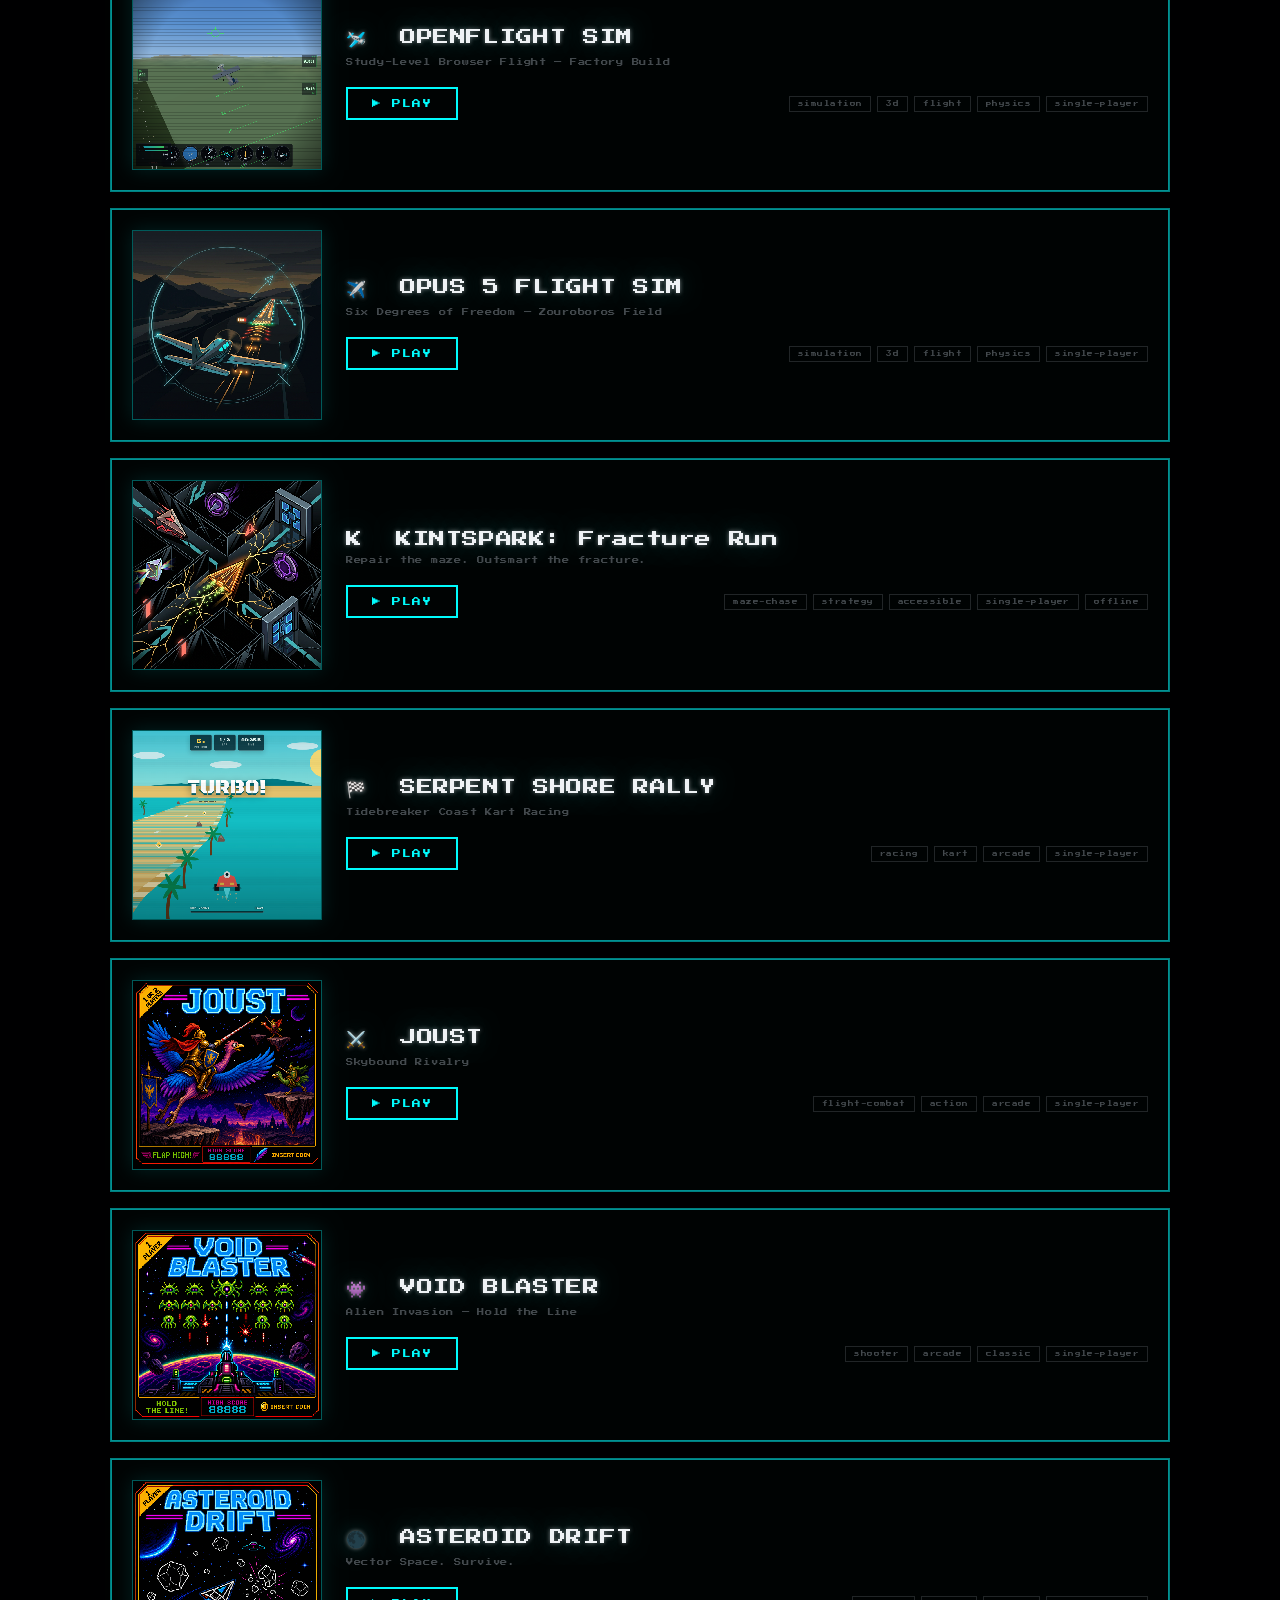
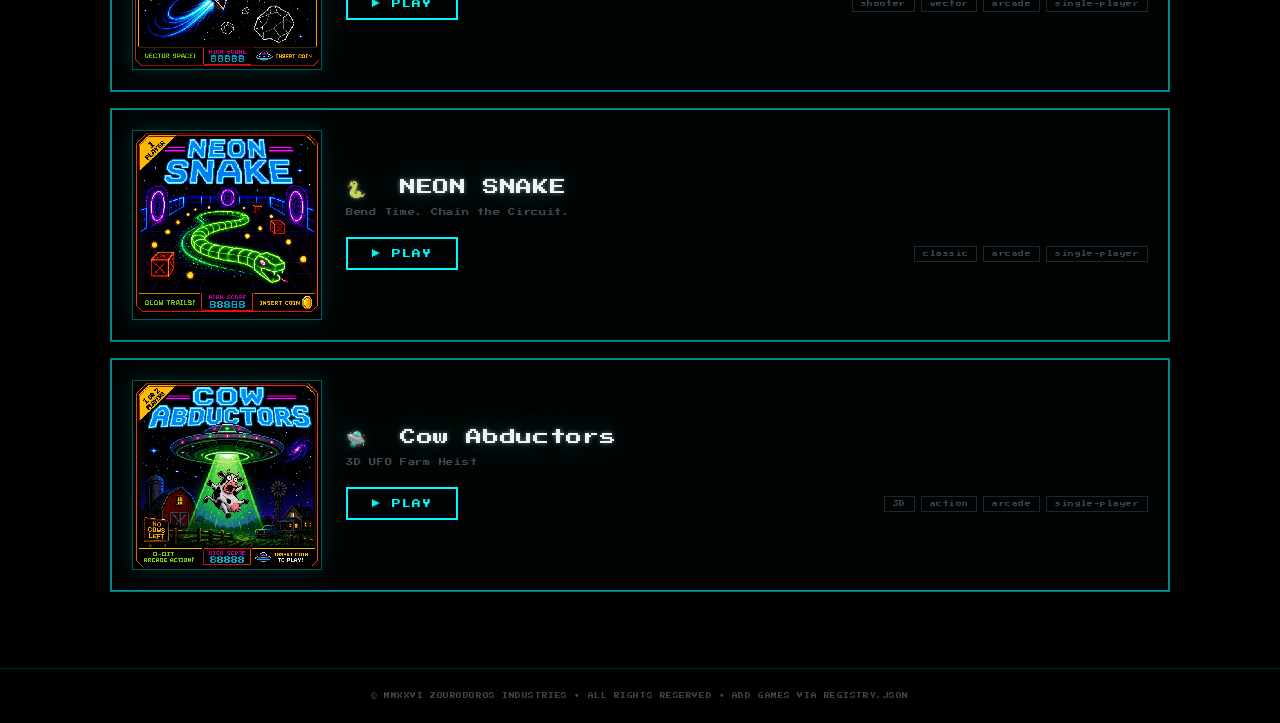
==== commit 1c7d99d6: "feat: add Sol Racer" ====
--- a/index.html
+++ b/index.html
@@ -460,6 +460,21 @@
   "version": 1,
   "games": [
     {
+      "id": "sol-racer",
+      "title": "SOL RACER",
+      "subtitle": "Cel-Shaded Solar Ocean Racing",
+      "description": "Race four procedural boats through a deterministic three-lap solar ocean circuit with buoyancy, drift boosts, AI rivals, touch controls, and synthesized audio.",
+      "path": "./sol-racer/index.html",
+      "thumbnail": "./thumbnails/sol-racer.png",
+      "icon": "☀️",
+      "accent": "#fff3a3",
+      "tags": ["racing", "3d", "arcade", "boats", "single-player"],
+      "controls": ["W / S or arrows — throttle / reverse", "A / D or arrows — steer", "Space / Shift — drift and boost", "P / Esc — pause", "R — restart", "Gamepad and touch — supported"],
+      "status": "live",
+      "featured": true,
+      "added": "2026-08-04"
+    },
+    {
       "id": "vyon-boat-racer",
       "title": "VYON BOAT RACER",
       "subtitle": "Cel-Shaded Ocean Racing — Factory Build",
@@ -471,7 +486,7 @@
       "tags": ["racing", "3d", "arcade", "boats", "single-player"],
       "controls": ["W / S or arrows — throttle / reverse", "A / D or arrows — steer", "Space — drift", "P / Esc — pause", "R — restart"],
       "status": "live",
-      "featured": true,
+      "featured": false,
       "added": "2026-08-04"
     },
     {
